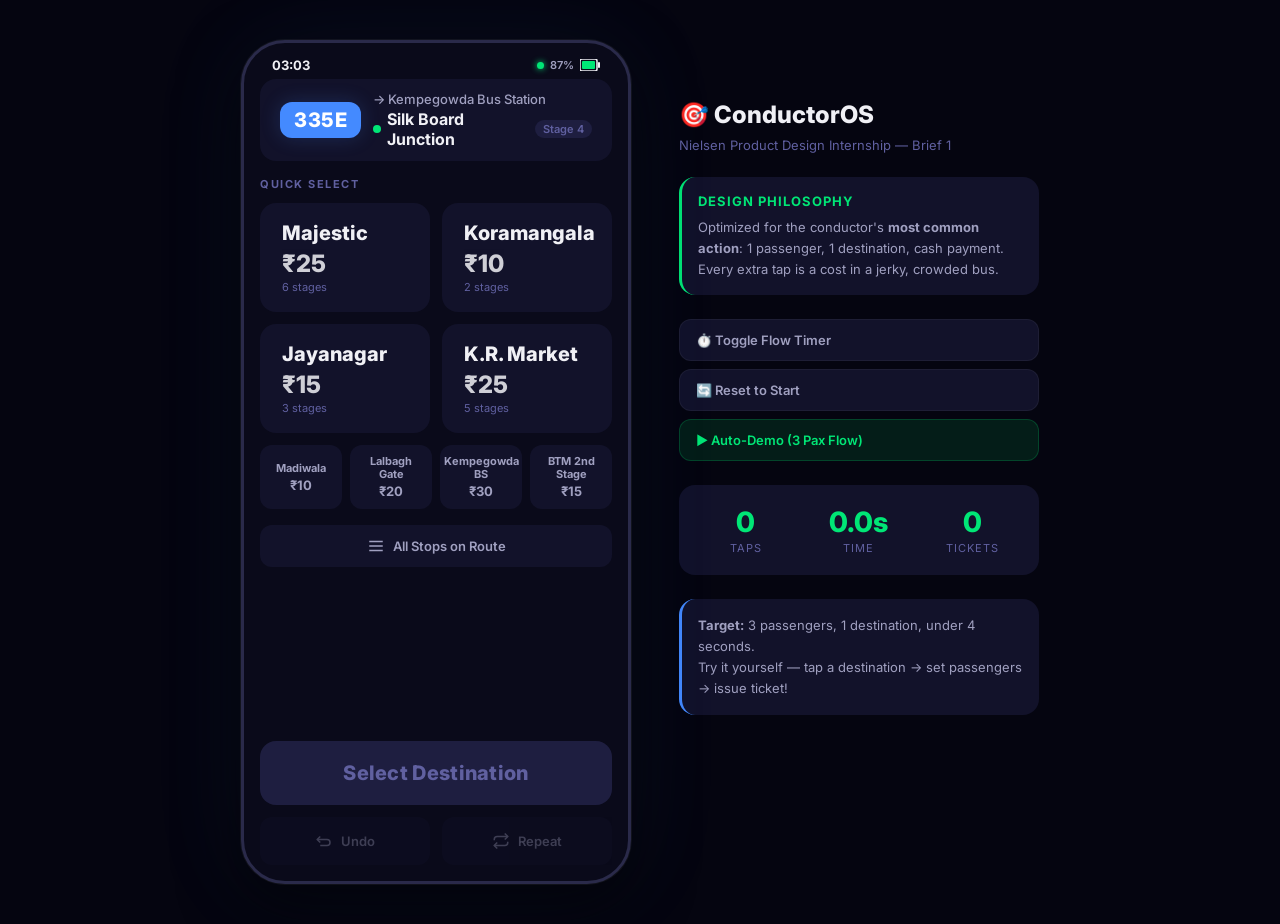
==== prototype/index.html @ 98aab4ec "feat: complete ConductorOS v2 prototype, research docs, and handoff" ====
<!DOCTYPE html>
<html lang="en">
<head>
    <meta charset="UTF-8">
    <meta name="viewport" content="width=device-width, initial-scale=1.0, maximum-scale=1.0, user-scalable=no">
    <title>ConductorOS — Smart Bus Ticketing</title>
    <link rel="preconnect" href="https://fonts.googleapis.com">
    <link rel="preconnect" href="https://fonts.gstatic.com" crossorigin>
    <link href="https://fonts.googleapis.com/css2?family=Inter:wght@400;500;600;700;800;900&display=swap" rel="stylesheet">
    <link rel="stylesheet" href="styles.css">
</head>
<body>
    <!-- Phone Frame (for demo purposes) -->
    <div class="phone-frame">
        
        <!-- STATUS BAR -->
        <div class="status-bar">
            <div class="status-left">
                <span class="time" id="currentTime">15:46</span>
            </div>
            <div class="status-right">
                <span class="connectivity-dot online" id="connectivityDot" title="Online"></span>
                <span class="battery" id="batteryLevel">87%</span>
                <svg class="battery-icon" width="20" height="12" viewBox="0 0 20 12">
                    <rect x="0" y="0" width="17" height="12" rx="2" fill="none" stroke="#F0F0F5" stroke-width="1.5"/>
                    <rect x="18" y="3" width="2" height="6" rx="1" fill="#F0F0F5"/>
                    <rect x="2" y="2" width="13" height="8" rx="1" fill="#00E676" id="batteryFill"/>
                </svg>
            </div>
        </div>

        <!-- CONTEXT STRIP -->
        <div class="context-strip">
            <div class="route-badge">335E</div>
            <div class="route-info">
                <div class="route-direction">→ Kempegowda Bus Station</div>
                <div class="current-stop">
                    <span class="pulse-dot"></span>
                    <span id="currentStop">Silk Board Junction</span>
                    <span class="stage-label">Stage 4</span>
                </div>
            </div>
        </div>

        <!-- MAIN CONTENT AREA -->
        <div class="main-content" id="mainContent">
            
            <!-- SCREEN: Destination Selection (Default) -->
            <div class="screen active" id="screenDestination">
                <div class="section-label">Quick Select</div>
                <div class="destination-grid" id="destinationGrid">
                    <!-- Populated by JS — Top 4 larger, bottom 4 compact -->
                </div>

                <button class="all-stops-btn" id="allStopsBtn">
                    <svg width="18" height="18" viewBox="0 0 24 24" fill="none" stroke="currentColor" stroke-width="2">
                        <line x1="3" y1="6" x2="21" y2="6"/><line x1="3" y1="12" x2="21" y2="12"/><line x1="3" y1="18" x2="21" y2="18"/>
                    </svg>
                    All Stops on Route
                </button>
            </div>

            <!-- SCREEN: Ticket Configuration -->
            <div class="screen" id="screenTicketConfig">
                <!-- BACK BUTTON — lets conductor fix wrong destination tap -->
                <button class="back-nav" id="backFromConfig">
                    <svg width="20" height="20" viewBox="0 0 24 24" fill="none" stroke="currentColor" stroke-width="2.5" stroke-linecap="round" stroke-linejoin="round">
                        <polyline points="15 18 9 12 15 6"/>
                    </svg>
                    Change stop
                </button>

                <div class="selected-destination" id="selectedDestInfo">
                    <div class="dest-name" id="destName">Majestic</div>
                    <div class="dest-meta">
                        <span class="dest-stages" id="destStages">3 stages</span>
                        <span class="dest-fare" id="destFare">₹15</span>
                        <span class="fare-label">per person</span>
                    </div>
                </div>

                <div class="config-section">
                    <div class="section-label">Passengers</div>
                    <div class="passenger-selector" id="passengerSelector">
                        <button class="pax-btn active" data-count="1">1</button>
                        <button class="pax-btn" data-count="2">2</button>
                        <button class="pax-btn" data-count="3">3</button>
                        <button class="pax-btn" data-count="4">4</button>
                        <button class="pax-btn" data-count="5">5+</button>
                    </div>
                </div>

                <!-- PAYMENT — collapsed by default (cash is 80%+ default) -->
                <div class="config-section">
                    <button class="payment-toggle" id="paymentToggle">
                        <span class="pay-current-label">💵 Cash</span>
                        <span class="pay-change-hint">Change ▾</span>
                    </button>
                    <div class="payment-expandable" id="paymentExpandable">
                        <div class="payment-selector" id="paymentSelector">
                            <button class="pay-btn active" data-mode="cash">
                                <span class="pay-icon">💵</span>
                                Cash
                            </button>
                            <button class="pay-btn" data-mode="upi">
                                <span class="pay-icon">📱</span>
                                UPI
                            </button>
                            <button class="pay-btn" data-mode="pass">
                                <span class="pay-icon">🎫</span>
                                Pass
                            </button>
                        </div>
                    </div>
                </div>

                <div class="fare-summary" id="fareSummary">
                    <div class="fare-breakdown">
                        <span class="fare-calc" id="fareCalc">₹15 × 1</span>
                        <span class="fare-total" id="fareTotal">₹15</span>
                    </div>
                </div>
            </div>

            <!-- SCREEN: All Stops List -->
            <div class="screen" id="screenAllStops">
                <div class="search-bar">
                    <svg width="18" height="18" viewBox="0 0 24 24" fill="none" stroke="#888" stroke-width="2">
                        <circle cx="11" cy="11" r="7"/><line x1="16.5" y1="16.5" x2="21" y2="21"/>
                    </svg>
                    <input type="text" placeholder="Search stop..." id="stopSearch" autocomplete="off">
                </div>
                <div class="stops-list" id="stopsList">
                    <!-- Populated by JS -->
                </div>
                <button class="back-btn" id="backFromStops">
                    ← Back to Quick Select
                </button>
            </div>

            <!-- SCREEN: Success Confirmation -->
            <div class="screen" id="screenSuccess">
                <div class="success-animation">
                    <div class="success-circle">
                        <svg class="checkmark" width="80" height="80" viewBox="0 0 80 80">
                            <circle class="checkmark-circle" cx="40" cy="40" r="36" fill="none" stroke="#00E676" stroke-width="3"/>
                            <path class="checkmark-check" d="M24 42 L34 52 L56 30" fill="none" stroke="#00E676" stroke-width="4" stroke-linecap="round" stroke-linejoin="round"/>
                        </svg>
                    </div>
                    <div class="success-text">Ticket Issued!</div>
                    <div class="success-detail" id="successDetail">3 × Majestic — ₹45 Cash</div>
                    <div class="success-time" id="successTime"></div>
                </div>
            </div>

        </div>

        <!-- ACTION ZONE (always at bottom) -->
        <div class="action-zone" id="actionZone">
            <button class="issue-btn" id="issueBtn" disabled>
                <span class="issue-text" id="issueText">Select Destination</span>
            </button>
        </div>

        <!-- QUICK ACTIONS -->
        <div class="quick-actions" id="quickActions">
            <button class="quick-btn undo-btn" id="undoBtn" disabled>
                <svg width="18" height="18" viewBox="0 0 24 24" fill="none" stroke="currentColor" stroke-width="2">
                    <path d="M3 10h13a4 4 0 0 1 0 8H7"/>
                    <polyline points="7 6 3 10 7 14"/>
                </svg>
                Undo
            </button>
            <button class="quick-btn repeat-btn" id="repeatBtn" disabled>
                <svg width="18" height="18" viewBox="0 0 24 24" fill="none" stroke="currentColor" stroke-width="2">
                    <path d="M17 2l4 4-4 4"/><path d="M3 11v-1a4 4 0 0 1 4-4h14"/>
                    <path d="M7 22l-4-4 4-4"/><path d="M21 13v1a4 4 0 0 1-4 4H3"/>
                </svg>
                Repeat
            </button>
        </div>

        <!-- TOAST NOTIFICATION -->
        <div class="toast" id="toast">
            <span class="toast-text" id="toastText"></span>
        </div>

        <!-- TIMER OVERLAY (for demo) -->
        <div class="timer-overlay" id="timerOverlay">
            <div class="timer-badge">
                <span class="timer-value" id="timerValue">0.0s</span>
                <span class="timer-label">Flow Timer</span>
            </div>
        </div>

    </div>

    <!-- DEMO CONTROLS (outside phone frame) -->
    <div class="demo-controls">
        <h2>🎯 ConductorOS</h2>
        <p class="demo-subtitle">Nielsen Product Design Internship — Brief 1</p>
        
        <div class="demo-info-card">
            <div class="demo-info-title">Design Philosophy</div>
            <p>Optimized for the conductor's <strong>most common action</strong>: 1 passenger, 1 destination, cash payment. Every extra tap is a cost in a jerky, crowded bus.</p>
        </div>
        
        <div class="demo-actions">
            <button class="demo-btn" id="demoTimerToggle">⏱️ Toggle Flow Timer</button>
            <button class="demo-btn" id="demoReset">🔄 Reset to Start</button>
            <button class="demo-btn demo-btn-primary" id="demoAutoplay">▶️ Auto-Demo (3 Pax Flow)</button>
        </div>
        <div class="demo-stats">
            <div class="stat">
                <span class="stat-value" id="statTaps">0</span>
                <span class="stat-label">Taps</span>
            </div>
            <div class="stat">
                <span class="stat-value" id="statTime">0.0s</span>
                <span class="stat-label">Time</span>
            </div>
            <div class="stat">
                <span class="stat-value" id="statTickets">0</span>
                <span class="stat-label">Tickets</span>
            </div>
        </div>
        <p class="demo-note">
            <strong>Target:</strong> 3 passengers, 1 destination, under 4 seconds.<br>
            Try it yourself — tap a destination → set passengers → issue ticket!
        </p>
    </div>

    <script src="app.js"></script>
</body>
</html>
---- prototype/styles.css ----
/* ============================================
   ConductorOS — Design System & Styles (v2)
   Redesigned with User Obsession
   ============================================ */

/* --- CSS Custom Properties (Design Tokens) --- */
:root {
    /* Colors — High contrast dark theme for sunlight readability */
    --bg-primary: #0A0A1A;
    --bg-surface: #12122A;
    --bg-surface-elevated: #1E1E40;
    --bg-surface-hover: #282860;
    
    --text-primary: #F0F0F5;
    --text-secondary: #A0A0C0;
    --text-muted: #6060A0;
    
    /* Green = ACTIONS ONLY (confirm, success) */
    --accent-green: #00E676;
    --accent-green-dim: #00C85320;
    /* Red = cancel/undo */
    --accent-red: #FF5252;
    --accent-red-dim: #FF525220;
    /* Blue = informational highlights */
    --accent-blue: #448AFF;
    --accent-blue-dim: #448AFF25;
    /* Amber = warnings, timer */
    --accent-amber: #FFD740;
    --accent-amber-dim: #FFD74020;
    
    /* Typography */
    --font-family: 'Inter', -apple-system, BlinkMacSystemFont, 'Segoe UI', system-ui, sans-serif;
    --font-size-xs: 11px;
    --font-size-sm: 13px;
    --font-size-md: 16px;
    --font-size-lg: 20px;
    --font-size-xl: 24px;
    --font-size-2xl: 28px;
    --font-size-3xl: 36px;
    
    /* Spacing */
    --space-xs: 4px;
    --space-sm: 8px;
    --space-md: 12px;
    --space-lg: 16px;
    --space-xl: 20px;
    --space-2xl: 24px;
    --space-3xl: 32px;
    
    /* Touch Targets */
    --touch-min: 56px;
    --touch-gap: 12px;
    
    /* Borders */
    --radius-sm: 8px;
    --radius-md: 12px;
    --radius-lg: 16px;
    --radius-xl: 20px;
    --radius-full: 999px;
    
    /* Shadows */
    --shadow-sm: 0 2px 8px rgba(0, 0, 0, 0.3);
    --shadow-md: 0 4px 16px rgba(0, 0, 0, 0.4);
    --shadow-lg: 0 8px 32px rgba(0, 0, 0, 0.5);
    --shadow-glow-green: 0 0 20px rgba(0, 230, 118, 0.3);
    --shadow-glow-blue: 0 0 20px rgba(68, 138, 255, 0.2);
    --shadow-glow-red: 0 0 20px rgba(255, 82, 82, 0.3);
    
    /* Transitions */
    --ease-out: cubic-bezier(0.22, 1, 0.36, 1);
    --ease-spring: cubic-bezier(0.34, 1.56, 0.64, 1);
    --duration-fast: 150ms;
    --duration-normal: 250ms;
    --duration-slow: 400ms;
    
    /* Phone Frame */
    --phone-width: 390px;
    --phone-height: 844px;
}

/* --- Reset & Base --- */
*, *::before, *::after {
    box-sizing: border-box;
    margin: 0;
    padding: 0;
    -webkit-tap-highlight-color: transparent;
}

html {
    font-size: 16px;
    -webkit-font-smoothing: antialiased;
    -moz-osx-font-smoothing: grayscale;
}

body {
    font-family: var(--font-family);
    background: #050510;
    color: var(--text-primary);
    display: flex;
    justify-content: center;
    align-items: flex-start;
    gap: 48px;
    min-height: 100vh;
    padding: 40px 24px;
    overflow-x: hidden;
}

button {
    font-family: var(--font-family);
    cursor: pointer;
    border: none;
    outline: none;
    -webkit-tap-highlight-color: transparent;
    user-select: none;
}

input {
    font-family: var(--font-family);
    outline: none;
    border: none;
}

/* --- Phone Frame --- */
.phone-frame {
    width: var(--phone-width);
    height: var(--phone-height);
    background: var(--bg-primary);
    border-radius: 44px;
    border: 3px solid #2A2A4A;
    overflow: hidden;
    position: relative;
    display: flex;
    flex-direction: column;
    box-shadow: 
        0 0 0 1px rgba(255,255,255,0.05),
        0 20px 60px rgba(0, 0, 0, 0.6),
        0 0 100px rgba(68, 138, 255, 0.08);
    flex-shrink: 0;
}

/* --- Status Bar --- */
.status-bar {
    display: flex;
    justify-content: space-between;
    align-items: center;
    padding: 14px 28px 6px;
    font-size: var(--font-size-xs);
    color: var(--text-secondary);
    flex-shrink: 0;
}

.status-right {
    display: flex;
    align-items: center;
    gap: 6px;
}

.connectivity-dot {
    width: 7px;
    height: 7px;
    border-radius: 50%;
    display: inline-block;
}

.connectivity-dot.online {
    background: var(--accent-green);
    box-shadow: 0 0 6px var(--accent-green);
}

.connectivity-dot.offline {
    background: var(--accent-red);
    box-shadow: 0 0 6px var(--accent-red);
}

.battery {
    font-weight: 600;
    font-size: var(--font-size-xs);
}

.battery-icon {
    vertical-align: middle;
}

.time {
    font-weight: 700;
    font-size: var(--font-size-sm);
    color: var(--text-primary);
}

/* --- Context Strip --- */
.context-strip {
    display: flex;
    align-items: center;
    gap: var(--space-md);
    padding: var(--space-md) var(--space-xl);
    background: var(--bg-surface);
    margin: 0 var(--space-lg);
    border-radius: var(--radius-lg);
    flex-shrink: 0;
}

.route-badge {
    background: var(--accent-blue);
    color: #fff;
    font-weight: 800;
    font-size: var(--font-size-lg);
    padding: 6px 14px;
    border-radius: var(--radius-md);
    letter-spacing: 0.5px;
    white-space: nowrap;
    box-shadow: var(--shadow-glow-blue);
}

.route-info {
    flex: 1;
    min-width: 0;
}

.route-direction {
    font-size: var(--font-size-sm);
    color: var(--text-secondary);
    font-weight: 500;
    white-space: nowrap;
    overflow: hidden;
    text-overflow: ellipsis;
}

.current-stop {
    display: flex;
    align-items: center;
    gap: 6px;
    font-size: var(--font-size-md);
    font-weight: 700;
    color: var(--text-primary);
    margin-top: 2px;
}

.pulse-dot {
    width: 8px;
    height: 8px;
    border-radius: 50%;
    background: var(--accent-green);
    display: inline-block;
    animation: pulse 2s infinite;
    flex-shrink: 0;
}

@keyframes pulse {
    0%, 100% { opacity: 1; transform: scale(1); }
    50% { opacity: 0.5; transform: scale(1.3); }
}

.stage-label {
    font-size: var(--font-size-xs);
    color: var(--text-muted);
    font-weight: 600;
    background: var(--bg-surface-elevated);
    padding: 2px 8px;
    border-radius: var(--radius-full);
    margin-left: auto;
    flex-shrink: 0;
}

/* --- Main Content Area --- */
.main-content {
    flex: 1;
    overflow-y: auto;
    overflow-x: hidden;
    padding: var(--space-lg);
    position: relative;
    scrollbar-width: none;
}

.main-content::-webkit-scrollbar {
    display: none;
}

/* --- Screens --- */
.screen {
    display: none;
    animation: fadeIn var(--duration-normal) var(--ease-out);
}

.screen.active {
    display: block;
}

@keyframes fadeIn {
    from { opacity: 0; transform: translateY(8px); }
    to { opacity: 1; transform: translateY(0); }
}

/* --- Section Labels --- */
.section-label {
    font-size: var(--font-size-xs);
    font-weight: 700;
    color: var(--text-muted);
    text-transform: uppercase;
    letter-spacing: 1.5px;
    margin-bottom: var(--space-md);
}

/* ==============================================
   DESTINATION GRID — Pareto-Optimized
   Top 4 = large (80% of tickets), Bottom 4 = compact
   ============================================== */
.destination-grid {
    display: flex;
    flex-direction: column;
    gap: var(--touch-gap);
}

.dest-grid-top {
    display: grid;
    grid-template-columns: 1fr 1fr;
    gap: var(--touch-gap);
}

.dest-grid-bottom {
    display: grid;
    grid-template-columns: 1fr 1fr 1fr 1fr;
    gap: var(--space-sm);
}

/* Large destination cards (top 4) */
.dest-card {
    background: var(--bg-surface);
    border: 2px solid transparent;
    border-radius: var(--radius-lg);
    padding: var(--space-lg);
    display: flex;
    flex-direction: column;
    justify-content: center;
    transition: all var(--duration-fast) var(--ease-out);
    position: relative;
    overflow: hidden;
    text-align: left;
}

.dest-card::before {
    content: '';
    position: absolute;
    inset: 0;
    background: linear-gradient(135deg, rgba(68,138,255,0.08), transparent);
    opacity: 0;
    transition: opacity var(--duration-fast);
}

.dest-card:hover::before,
.dest-card:active::before {
    opacity: 1;
}

.dest-card-top {
    min-height: 80px;
    padding: var(--space-lg) var(--space-xl);
}

.dest-card-top:hover,
.dest-card-top:active {
    border-color: var(--accent-blue);
    background: var(--bg-surface-hover);
    transform: scale(0.97);
}

.dest-card-top .dest-card-name {
    font-size: var(--font-size-lg);
    font-weight: 800;
    color: var(--text-primary);
    line-height: 1.2;
    position: relative;
    z-index: 1;
}

/* FARE = neutral white, NOT green (green = actions only) */
.dest-card-top .dest-card-fare {
    font-size: var(--font-size-xl);
    font-weight: 800;
    color: var(--text-primary);
    opacity: 0.85;
    margin-top: 4px;
    position: relative;
    z-index: 1;
}

.dest-card-top .dest-card-stages {
    font-size: var(--font-size-xs);
    color: var(--text-muted);
    margin-top: 2px;
    position: relative;
    z-index: 1;
}

/* Small destination cards (bottom 4) */
.dest-card-sm {
    min-height: 52px;
    padding: var(--space-sm) var(--space-md);
    border-radius: var(--radius-md);
    text-align: center;
    align-items: center;
}

.dest-card-sm:hover,
.dest-card-sm:active {
    border-color: var(--accent-blue);
    background: var(--bg-surface-hover);
    transform: scale(0.96);
}

.dest-card-sm .dest-card-name {
    font-size: var(--font-size-xs);
    font-weight: 700;
    color: var(--text-secondary);
    line-height: 1.2;
    position: relative;
    z-index: 1;
}

.dest-card-sm .dest-card-fare {
    font-size: var(--font-size-sm);
    font-weight: 700;
    color: var(--text-secondary);
    margin-top: 2px;
    position: relative;
    z-index: 1;
}

/* --- All Stops Button --- */
.all-stops-btn {
    display: flex;
    align-items: center;
    justify-content: center;
    gap: var(--space-sm);
    width: 100%;
    padding: var(--space-md);
    margin-top: var(--space-lg);
    background: var(--bg-surface);
    color: var(--text-secondary);
    border-radius: var(--radius-md);
    font-size: var(--font-size-sm);
    font-weight: 600;
    transition: all var(--duration-fast);
}

.all-stops-btn:hover {
    background: var(--bg-surface-elevated);
    color: var(--text-primary);
}

/* ==============================================
   TICKET CONFIG SCREEN
   ============================================== */

/* Back navigation */
.back-nav {
    display: flex;
    align-items: center;
    gap: var(--space-xs);
    background: none;
    color: var(--text-muted);
    font-size: var(--font-size-sm);
    font-weight: 600;
    padding: var(--space-sm) 0;
    margin-bottom: var(--space-sm);
    transition: color var(--duration-fast);
}

.back-nav:hover {
    color: var(--text-primary);
}

.selected-destination {
    background: linear-gradient(135deg, var(--bg-surface-elevated), var(--bg-surface));
    border: 1px solid rgba(68, 138, 255, 0.15);
    border-radius: var(--radius-xl);
    padding: var(--space-xl);
    text-align: center;
    margin-bottom: var(--space-xl);
}

.dest-name {
    font-size: var(--font-size-2xl);
    font-weight: 800;
    color: var(--text-primary);
}

.dest-meta {
    display: flex;
    align-items: center;
    justify-content: center;
    gap: var(--space-md);
    margin-top: var(--space-sm);
}

.dest-stages {
    font-size: var(--font-size-sm);
    color: var(--text-muted);
}

.dest-fare {
    font-size: var(--font-size-lg);
    font-weight: 800;
    color: var(--text-primary);
    opacity: 0.85;
}

.fare-label {
    font-size: var(--font-size-xs);
    color: var(--text-muted);
}

/* --- Config Sections --- */
.config-section {
    margin-bottom: var(--space-xl);
}

/* --- Passenger Selector --- */
.passenger-selector {
    display: flex;
    gap: var(--touch-gap);
}

.pax-btn {
    flex: 1;
    height: var(--touch-min);
    background: var(--bg-surface);
    color: var(--text-secondary);
    border-radius: var(--radius-md);
    font-size: var(--font-size-lg);
    font-weight: 700;
    transition: all var(--duration-fast) var(--ease-out);
    border: 2px solid transparent;
}

.pax-btn:hover {
    background: var(--bg-surface-hover);
    color: var(--text-primary);
}

.pax-btn.active {
    background: var(--accent-blue-dim);
    color: var(--accent-blue);
    border-color: var(--accent-blue);
    box-shadow: var(--shadow-glow-blue);
}

/* ==============================================
   PAYMENT — Collapsed by Default
   Cash is 80%+ of transactions. Don't show 3 options 
   every time — collapse into a toggle.
   ============================================== */
.payment-toggle {
    display: flex;
    align-items: center;
    justify-content: space-between;
    width: 100%;
    padding: var(--space-md) var(--space-lg);
    background: var(--bg-surface);
    border-radius: var(--radius-md);
    color: var(--text-primary);
    font-size: var(--font-size-sm);
    font-weight: 600;
    transition: all var(--duration-fast);
}

.payment-toggle:hover {
    background: var(--bg-surface-elevated);
}

.pay-current-label {
    color: var(--text-primary);
}

.pay-change-hint {
    color: var(--text-muted);
    font-size: var(--font-size-xs);
}

.payment-expandable {
    max-height: 0;
    overflow: hidden;
    transition: max-height var(--duration-normal) var(--ease-out), 
                margin-top var(--duration-normal) var(--ease-out);
    margin-top: 0;
}

.payment-expandable.expanded {
    max-height: 80px;
    margin-top: var(--space-md);
}

.payment-selector {
    display: flex;
    gap: var(--touch-gap);
}

.pay-btn {
    flex: 1;
    height: 52px;
    background: var(--bg-surface);
    color: var(--text-secondary);
    border-radius: var(--radius-md);
    font-size: var(--font-size-sm);
    font-weight: 600;
    display: flex;
    flex-direction: column;
    align-items: center;
    justify-content: center;
    gap: 2px;
    transition: all var(--duration-fast) var(--ease-out);
    border: 2px solid transparent;
}

.pay-btn:hover {
    background: var(--bg-surface-hover);
    color: var(--text-primary);
}

.pay-btn.active {
    background: var(--accent-blue-dim);
    color: var(--accent-blue);
    border-color: var(--accent-blue);
}

.pay-icon {
    font-size: 18px;
}

/* --- Fare Summary --- */
.fare-summary {
    background: var(--bg-surface);
    border-radius: var(--radius-lg);
    padding: var(--space-lg) var(--space-xl);
}

.fare-breakdown {
    display: flex;
    justify-content: space-between;
    align-items: center;
}

.fare-calc {
    font-size: var(--font-size-md);
    color: var(--text-secondary);
    font-weight: 500;
}

/* FARE TOTAL = bright white, not green. It's INFO not ACTION. */
.fare-total {
    font-size: var(--font-size-3xl);
    font-weight: 900;
    color: var(--text-primary);
}

/* --- All Stops List Screen --- */
.search-bar {
    display: flex;
    align-items: center;
    gap: var(--space-sm);
    background: var(--bg-surface);
    border-radius: var(--radius-lg);
    padding: var(--space-md) var(--space-lg);
    margin-bottom: var(--space-lg);
    border: 2px solid transparent;
    transition: border-color var(--duration-fast);
}

.search-bar:focus-within {
    border-color: var(--accent-blue);
}

.search-bar input {
    flex: 1;
    background: transparent;
    color: var(--text-primary);
    font-size: var(--font-size-md);
}

.search-bar input::placeholder {
    color: var(--text-muted);
}

.stops-list {
    display: flex;
    flex-direction: column;
    gap: 2px;
    max-height: 400px;
    overflow-y: auto;
    scrollbar-width: thin;
    scrollbar-color: var(--bg-surface-elevated) transparent;
}

.stop-item {
    display: flex;
    justify-content: space-between;
    align-items: center;
    padding: var(--space-md) var(--space-lg);
    background: var(--bg-surface);
    border-radius: var(--radius-sm);
    font-size: var(--font-size-md);
    color: var(--text-primary);
    cursor: pointer;
    transition: background var(--duration-fast);
    min-height: 48px;
}

.stop-item:hover, .stop-item:active {
    background: var(--bg-surface-hover);
}

.stop-item .stop-fare {
    color: var(--text-secondary);
    font-weight: 700;
}

.stop-item.past {
    opacity: 0.35;
    pointer-events: none;
}

.stop-item.current {
    border-left: 3px solid var(--accent-green);
    background: var(--accent-green-dim);
}

.back-btn {
    width: 100%;
    padding: var(--space-md);
    margin-top: var(--space-lg);
    background: var(--bg-surface);
    color: var(--text-secondary);
    border-radius: var(--radius-md);
    font-size: var(--font-size-sm);
    font-weight: 600;
    transition: all var(--duration-fast);
}

.back-btn:hover {
    background: var(--bg-surface-elevated);
    color: var(--text-primary);
}

/* --- Success Screen --- */
.success-animation {
    display: flex;
    flex-direction: column;
    align-items: center;
    justify-content: center;
    padding: var(--space-3xl) 0;
    text-align: center;
}

.success-circle {
    margin-bottom: var(--space-xl);
    animation: scaleIn 0.4s var(--ease-spring);
}

@keyframes scaleIn {
    from { transform: scale(0); opacity: 0; }
    to { transform: scale(1); opacity: 1; }
}

.checkmark-circle {
    stroke-dasharray: 226;
    stroke-dashoffset: 226;
    animation: drawCircle 0.6s var(--ease-out) 0.1s forwards;
}

@keyframes drawCircle {
    to { stroke-dashoffset: 0; }
}

.checkmark-check {
    stroke-dasharray: 60;
    stroke-dashoffset: 60;
    animation: drawCheck 0.4s var(--ease-out) 0.5s forwards;
}

@keyframes drawCheck {
    to { stroke-dashoffset: 0; }
}

.success-text {
    font-size: var(--font-size-2xl);
    font-weight: 800;
    color: var(--accent-green);
    margin-bottom: var(--space-sm);
}

.success-detail {
    font-size: var(--font-size-md);
    color: var(--text-secondary);
}

.success-time {
    font-size: var(--font-size-sm);
    color: var(--text-muted);
    margin-top: var(--space-sm);
}

/* ==============================================
   ACTION ZONE — Issue Ticket Button
   GREEN = the ONLY green element on screen.
   This is the action. Everything else is neutral.
   ============================================== */
.action-zone {
    padding: var(--space-md) var(--space-lg);
    flex-shrink: 0;
}

.issue-btn {
    width: 100%;
    height: 64px;
    background: linear-gradient(135deg, #00C853, #00E676);
    color: #0A0A1A;
    border-radius: var(--radius-lg);
    font-size: var(--font-size-lg);
    font-weight: 800;
    display: flex;
    align-items: center;
    justify-content: center;
    gap: var(--space-sm);
    transition: all var(--duration-fast) var(--ease-out);
    box-shadow: var(--shadow-glow-green);
    letter-spacing: 0.3px;
}

.issue-btn:hover:not(:disabled) {
    transform: scale(0.98);
    box-shadow: 0 0 30px rgba(0, 230, 118, 0.5);
}

.issue-btn:active:not(:disabled) {
    transform: scale(0.95);
}

.issue-btn:disabled {
    background: var(--bg-surface-elevated);
    color: var(--text-muted);
    box-shadow: none;
    cursor: default;
}

/* UNDO MODE — button transforms to red undo */
.issue-btn.undo-mode {
    background: linear-gradient(135deg, #D32F2F, #FF5252);
    color: white;
    box-shadow: var(--shadow-glow-red);
    animation: pulseUndo 1.5s ease-in-out infinite;
}

.issue-btn.undo-mode:hover {
    box-shadow: 0 0 30px rgba(255, 82, 82, 0.5);
}

@keyframes pulseUndo {
    0%, 100% { box-shadow: var(--shadow-glow-red); }
    50% { box-shadow: 0 0 25px rgba(255, 82, 82, 0.5); }
}

/* --- Quick Actions --- */
.quick-actions {
    display: flex;
    gap: var(--touch-gap);
    padding: 0 var(--space-lg) var(--space-lg);
    flex-shrink: 0;
}

.quick-btn {
    flex: 1;
    height: 48px;
    background: var(--bg-surface);
    color: var(--text-secondary);
    border-radius: var(--radius-md);
    font-size: var(--font-size-sm);
    font-weight: 600;
    display: flex;
    align-items: center;
    justify-content: center;
    gap: var(--space-sm);
    transition: all var(--duration-fast);
}

.quick-btn:hover:not(:disabled) {
    background: var(--bg-surface-elevated);
    color: var(--text-primary);
}

.quick-btn:disabled {
    opacity: 0.35;
    cursor: default;
}

.undo-btn:hover:not(:disabled) {
    color: var(--accent-red);
}

.repeat-btn:hover:not(:disabled) {
    color: var(--accent-blue);
}

/* --- Toast --- */
.toast {
    position: absolute;
    bottom: 160px;
    left: 50%;
    transform: translateX(-50%) translateY(20px);
    background: var(--bg-surface-elevated);
    color: var(--text-primary);
    padding: var(--space-md) var(--space-xl);
    border-radius: var(--radius-full);
    font-size: var(--font-size-sm);
    font-weight: 600;
    opacity: 0;
    pointer-events: none;
    transition: all var(--duration-normal) var(--ease-out);
    white-space: nowrap;
    z-index: 100;
    box-shadow: var(--shadow-md);
}

.toast.show {
    opacity: 1;
    transform: translateX(-50%) translateY(0);
}

/* --- Timer Overlay --- */
.timer-overlay {
    position: absolute;
    top: 60px;
    right: var(--space-lg);
    z-index: 200;
    display: none;
}

.timer-overlay.active {
    display: block;
}

.timer-badge {
    background: var(--accent-amber);
    color: #0A0A1A;
    padding: 4px 12px;
    border-radius: var(--radius-full);
    display: flex;
    flex-direction: column;
    align-items: center;
    box-shadow: 0 0 15px rgba(255, 215, 64, 0.4);
}

.timer-value {
    font-size: var(--font-size-md);
    font-weight: 800;
}

.timer-label {
    font-size: 9px;
    font-weight: 700;
    text-transform: uppercase;
    letter-spacing: 1px;
    opacity: 0.7;
}

/* ==============================================
   DEMO CONTROLS (Outside Phone Frame)
   ============================================== */
.demo-controls {
    max-width: 360px;
    padding-top: 60px;
    flex-shrink: 0;
}

.demo-controls h2 {
    font-size: var(--font-size-xl);
    font-weight: 800;
    color: var(--text-primary);
    margin-bottom: var(--space-sm);
}

.demo-subtitle {
    font-size: var(--font-size-sm);
    color: var(--text-muted);
    margin-bottom: var(--space-2xl);
}

.demo-info-card {
    background: var(--bg-surface);
    border-radius: var(--radius-lg);
    padding: var(--space-lg);
    margin-bottom: var(--space-2xl);
    border-left: 3px solid var(--accent-green);
}

.demo-info-title {
    font-size: var(--font-size-sm);
    font-weight: 700;
    color: var(--accent-green);
    text-transform: uppercase;
    letter-spacing: 1px;
    margin-bottom: var(--space-sm);
}

.demo-info-card p {
    font-size: var(--font-size-sm);
    color: var(--text-secondary);
    line-height: 1.6;
}

.demo-actions {
    display: flex;
    flex-direction: column;
    gap: var(--space-sm);
    margin-bottom: var(--space-2xl);
}

.demo-btn {
    padding: var(--space-md) var(--space-lg);
    background: var(--bg-surface);
    color: var(--text-secondary);
    border-radius: var(--radius-md);
    font-size: var(--font-size-sm);
    font-weight: 600;
    text-align: left;
    transition: all var(--duration-fast);
    border: 1px solid rgba(255,255,255,0.05);
}

.demo-btn:hover {
    background: var(--bg-surface-elevated);
    color: var(--text-primary);
    border-color: rgba(255,255,255,0.1);
}

.demo-btn-primary {
    background: var(--accent-green-dim);
    color: var(--accent-green);
    border-color: rgba(0, 230, 118, 0.2);
}

.demo-btn-primary:hover {
    background: rgba(0, 200, 83, 0.2);
    color: var(--accent-green);
}

.demo-stats {
    display: flex;
    gap: var(--space-xl);
    margin-bottom: var(--space-2xl);
    padding: var(--space-xl);
    background: var(--bg-surface);
    border-radius: var(--radius-lg);
}

.stat {
    display: flex;
    flex-direction: column;
    align-items: center;
    flex: 1;
}

.stat-value {
    font-size: var(--font-size-2xl);
    font-weight: 800;
    color: var(--accent-green);
}

.stat-label {
    font-size: var(--font-size-xs);
    color: var(--text-muted);
    text-transform: uppercase;
    letter-spacing: 1px;
    margin-top: 2px;
}

.demo-note {
    font-size: var(--font-size-sm);
    color: var(--text-secondary);
    line-height: 1.6;
    padding: var(--space-lg);
    background: var(--bg-surface);
    border-radius: var(--radius-lg);
    border-left: 3px solid var(--accent-blue);
}

/* --- Responsive --- */
@media (max-width: 900px) {
    body {
        flex-direction: column;
        align-items: center;
        gap: 32px;
        padding: 20px 12px;
    }
    
    .demo-controls {
        padding-top: 0;
        max-width: var(--phone-width);
        width: 100%;
    }
}

@media (max-width: 420px) {
    .phone-frame {
        width: 100%;
        height: 100vh;
        border-radius: 0;
        border: none;
    }
    
    .demo-controls {
        display: none;
    }
}
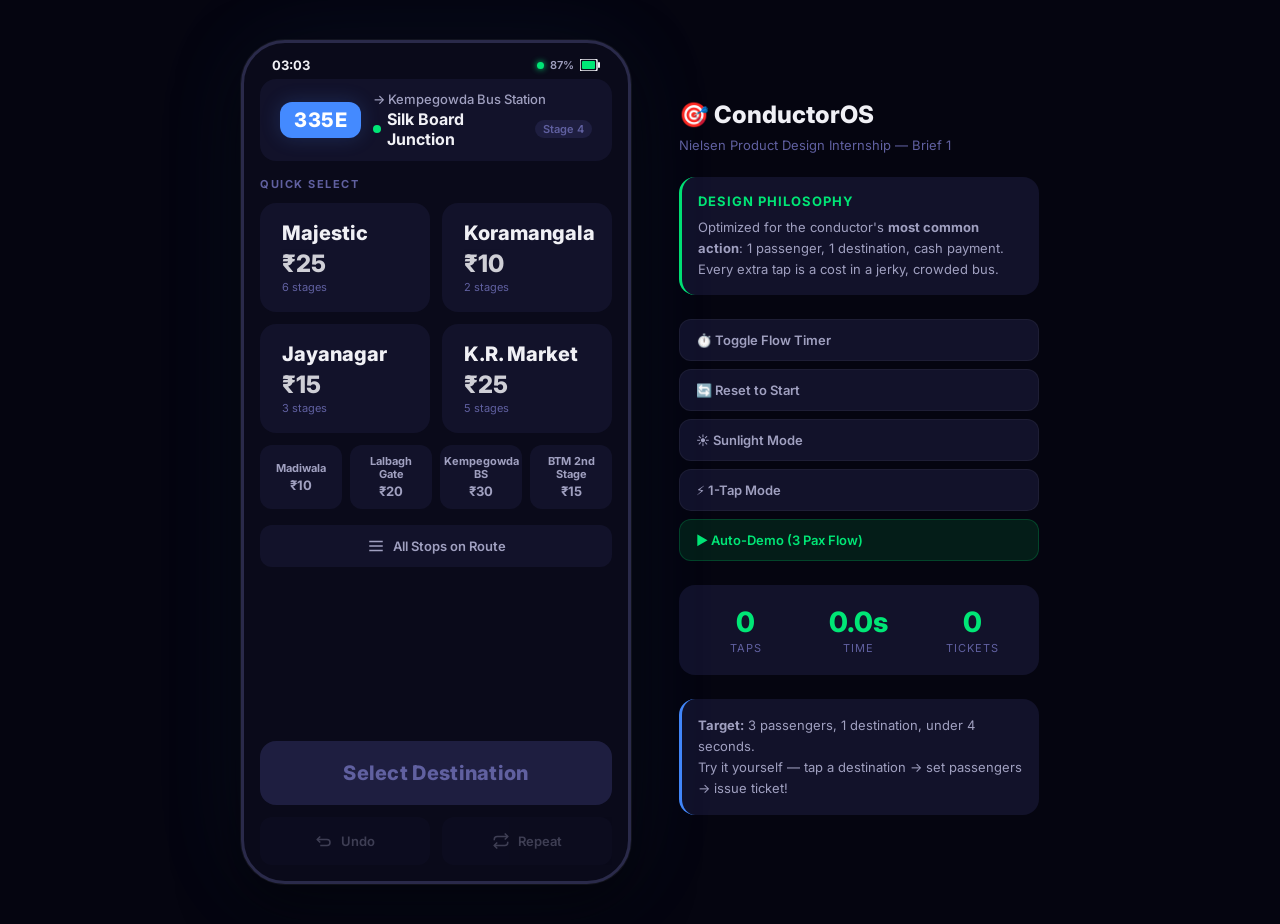
==== commit 7f8ff4ce: "feat: add sunlight mode, 1-tap quick-issue mode, mobile responsive layout" ====
--- a/prototype/index.html
+++ b/prototype/index.html
@@ -13,6 +13,9 @@
     <!-- Phone Frame (for demo purposes) -->
     <div class="phone-frame">
         
+        <!-- SUNLIGHT MODE BADGE (shows when in sunlight mode) -->
+        <div class="sunlight-badge">☀️ Sunlight Mode</div>
+        
         <!-- STATUS BAR -->
         <div class="status-bar">
             <div class="status-left">
@@ -48,6 +51,11 @@
             <!-- SCREEN: Destination Selection (Default) -->
             <div class="screen active" id="screenDestination">
                 <div class="section-label">Quick Select</div>
+                <!-- Quick-Issue mode indicator -->
+                <div class="quick-issue-badge" id="quickIssueBadge">
+                    <svg width="12" height="12" viewBox="0 0 24 24" fill="currentColor"><path d="M13 2L3 14h9l-1 8 10-12h-9l1-8z"/></svg>
+                    1-Tap Mode
+                </div>
                 <div class="destination-grid" id="destinationGrid">
                     <!-- Populated by JS — Top 4 larger, bottom 4 compact -->
                 </div>
@@ -208,6 +216,8 @@
         <div class="demo-actions">
             <button class="demo-btn" id="demoTimerToggle">⏱️ Toggle Flow Timer</button>
             <button class="demo-btn" id="demoReset">🔄 Reset to Start</button>
+            <button class="demo-btn" id="demoSunlight">☀️ Sunlight Mode</button>
+            <button class="demo-btn" id="demoQuickIssue">⚡ 1-Tap Mode</button>
             <button class="demo-btn demo-btn-primary" id="demoAutoplay">▶️ Auto-Demo (3 Pax Flow)</button>
         </div>
         <div class="demo-stats">
--- a/prototype/styles.css
+++ b/prototype/styles.css
@@ -78,6 +78,220 @@
     --phone-height: 844px;
 }
 
+/* ==============================================
+   ☀️ SUNLIGHT MODE — High-Contrast Outdoor Theme
+   Activated when conductor is in harsh outdoor glare.
+   White background beats mirror-like dark screens.
+   ============================================== */
+.sunlight-mode .phone-frame {
+    background: #FFFFFF;
+    border-color: #D0D0D8;
+    box-shadow: 0 20px 60px rgba(0,0,0,0.25);
+}
+
+.sunlight-mode .phone-frame .status-bar {
+    color: #333355;
+}
+.sunlight-mode .phone-frame .time { color: #0A0A1A; }
+.sunlight-mode .phone-frame .battery { color: #0A0A1A; }
+.sunlight-mode .phone-frame .battery-icon rect:first-of-type { stroke: #0A0A1A; }
+.sunlight-mode .phone-frame .battery-icon rect:nth-of-type(2) { fill: #0A0A1A; }
+
+.sunlight-mode .phone-frame .context-strip {
+    background: #F0F0F8;
+    border: 1px solid #D8D8E8;
+}
+.sunlight-mode .phone-frame .route-direction { color: #555577; }
+.sunlight-mode .phone-frame .current-stop { color: #0A0A1A; }
+.sunlight-mode .phone-frame .stage-label { background: #E0E0EC; color: #444466; }
+
+.sunlight-mode .phone-frame .section-label { color: #8888AA; }
+
+.sunlight-mode .phone-frame .dest-card {
+    background: #F5F5FC;
+    border-color: transparent;
+}
+.sunlight-mode .phone-frame .dest-card-top:hover,
+.sunlight-mode .phone-frame .dest-card-top:active {
+    background: #E8E8F5;
+    border-color: #1A5FCC;
+}
+.sunlight-mode .phone-frame .dest-card-sm:hover,
+.sunlight-mode .phone-frame .dest-card-sm:active {
+    background: #E8E8F5;
+    border-color: #1A5FCC;
+}
+.sunlight-mode .phone-frame .dest-card-top .dest-card-name { color: #0A0A1A; }
+.sunlight-mode .phone-frame .dest-card-top .dest-card-fare { color: #0A0A1A; }
+.sunlight-mode .phone-frame .dest-card-top .dest-card-stages { color: #8888AA; }
+.sunlight-mode .phone-frame .dest-card-sm .dest-card-name { color: #333355; }
+.sunlight-mode .phone-frame .dest-card-sm .dest-card-fare { color: #333355; }
+
+.sunlight-mode .phone-frame .all-stops-btn {
+    background: #F0F0F8;
+    color: #555577;
+}
+.sunlight-mode .phone-frame .all-stops-btn:hover {
+    background: #E8E8F5;
+    color: #0A0A1A;
+}
+
+.sunlight-mode .phone-frame .back-nav { color: #8888AA; }
+.sunlight-mode .phone-frame .back-nav:hover { color: #0A0A1A; }
+
+.sunlight-mode .phone-frame .selected-destination {
+    background: linear-gradient(135deg, #EEEEF8, #F8F8FF);
+    border-color: rgba(26,95,204,0.2);
+}
+.sunlight-mode .phone-frame .dest-name { color: #0A0A1A; }
+.sunlight-mode .phone-frame .dest-meta .dest-fare { color: #0A0A1A; }
+.sunlight-mode .phone-frame .dest-stages { color: #8888AA; }
+.sunlight-mode .phone-frame .fare-label { color: #8888AA; }
+
+.sunlight-mode .phone-frame .pax-btn {
+    background: #F0F0F8;
+    color: #555577;
+    border-color: transparent;
+}
+.sunlight-mode .phone-frame .pax-btn:hover { background: #E8E8F5; color: #0A0A1A; }
+.sunlight-mode .phone-frame .pax-btn.active {
+    background: #D0E0FF;
+    color: #1A3FCC;
+    border-color: #1A5FCC;
+    box-shadow: none;
+}
+
+.sunlight-mode .phone-frame .payment-toggle {
+    background: #F0F0F8;
+    color: #0A0A1A;
+}
+.sunlight-mode .phone-frame .payment-toggle:hover { background: #E8E8F5; }
+.sunlight-mode .phone-frame .pay-current-label { color: #0A0A1A; }
+.sunlight-mode .phone-frame .pay-change-hint { color: #8888AA; }
+.sunlight-mode .phone-frame .pay-btn {
+    background: #F0F0F8;
+    color: #555577;
+}
+.sunlight-mode .phone-frame .pay-btn:hover { background: #E8E8F5; color: #0A0A1A; }
+.sunlight-mode .phone-frame .pay-btn.active {
+    background: #D0E0FF;
+    color: #1A3FCC;
+    border-color: #1A5FCC;
+}
+
+.sunlight-mode .phone-frame .fare-summary { background: #F0F0F8; }
+.sunlight-mode .phone-frame .fare-calc { color: #555577; }
+.sunlight-mode .phone-frame .fare-total { color: #0A0A1A; }
+
+.sunlight-mode .phone-frame .issue-btn {
+    background: linear-gradient(135deg, #1A5FCC, #2979FF);
+    color: #FFFFFF;
+    box-shadow: 0 0 20px rgba(26,95,204,0.4);
+}
+.sunlight-mode .phone-frame .issue-btn:hover:not(:disabled) {
+    box-shadow: 0 0 30px rgba(41,121,255,0.6);
+}
+.sunlight-mode .phone-frame .issue-btn:disabled {
+    background: #E0E0EC;
+    color: #9090AA;
+    box-shadow: none;
+}
+.sunlight-mode .phone-frame .issue-btn.undo-mode {
+    background: linear-gradient(135deg, #C62828, #E53935);
+    color: #FFFFFF;
+}
+
+.sunlight-mode .phone-frame .quick-btn {
+    background: #F0F0F8;
+    color: #555577;
+}
+.sunlight-mode .phone-frame .quick-btn:hover:not(:disabled) {
+    background: #E8E8F5;
+    color: #0A0A1A;
+}
+.sunlight-mode .phone-frame .quick-btn:disabled { opacity: 0.35; }
+
+.sunlight-mode .phone-frame .search-bar {
+    background: #F0F0F8;
+    border-color: transparent;
+}
+.sunlight-mode .phone-frame .search-bar:focus-within { border-color: #1A5FCC; }
+.sunlight-mode .phone-frame .search-bar input { color: #0A0A1A; }
+.sunlight-mode .phone-frame .search-bar input::placeholder { color: #9090AA; }
+
+.sunlight-mode .phone-frame .stop-item {
+    background: #F5F5FC;
+    color: #0A0A1A;
+}
+.sunlight-mode .phone-frame .stop-item:hover { background: #E8E8F5; }
+.sunlight-mode .phone-frame .stop-item .stop-fare { color: #444466; }
+.sunlight-mode .phone-frame .stop-item.current {
+    border-left-color: #1A5FCC;
+    background: #D0E0FF;
+}
+.sunlight-mode .phone-frame .back-btn {
+    background: #F0F0F8;
+    color: #555577;
+}
+.sunlight-mode .phone-frame .back-btn:hover { background: #E8E8F5; color: #0A0A1A; }
+
+.sunlight-mode .phone-frame .success-animation { background: #FFFFFF; }
+.sunlight-mode .phone-frame .success-text { color: #1A7A40; }
+.sunlight-mode .phone-frame .success-detail { color: #333355; }
+.sunlight-mode .phone-frame .success-time { color: #8888AA; }
+.sunlight-mode .phone-frame .checkmark-circle { stroke: #1A7A40; }
+.sunlight-mode .phone-frame .checkmark-check { stroke: #1A7A40; }
+
+.sunlight-mode .phone-frame .toast {
+    background: #333355;
+    color: #FFFFFF;
+}
+
+/* ☀️ Sunlight badge — floats inside status bar area */
+.sunlight-badge {
+    display: none;
+    position: absolute;
+    top: 8px;
+    left: 50%;
+    transform: translateX(-50%);
+    background: #FFB300;
+    color: #0A0A1A;
+    font-size: 9px;
+    font-weight: 800;
+    letter-spacing: 1px;
+    text-transform: uppercase;
+    padding: 2px 10px;
+    border-radius: var(--radius-full);
+    z-index: 300;
+    white-space: nowrap;
+    pointer-events: none;
+}
+.sunlight-mode .sunlight-badge { display: block; }
+
+/* ⚡ Quick-Issue mode badge — appears below section label on main screen */
+.quick-issue-badge {
+    display: none;
+    align-items: center;
+    gap: 6px;
+    background: rgba(0, 230, 118, 0.12);
+    border: 1px solid rgba(0, 230, 118, 0.3);
+    border-radius: var(--radius-full);
+    padding: 4px 12px;
+    font-size: 10px;
+    font-weight: 700;
+    color: var(--accent-green);
+    text-transform: uppercase;
+    letter-spacing: 0.8px;
+    margin-bottom: var(--space-md);
+    width: fit-content;
+}
+.quick-issue-mode .quick-issue-badge { display: flex; }
+.sunlight-mode .quick-issue-badge {
+    background: rgba(26, 95, 204, 0.12);
+    border-color: rgba(26, 95, 204, 0.3);
+    color: #1A5FCC;
+}
+
 /* --- Reset & Base --- */
 *, *::before, *::after {
     box-sizing: border-box;
@@ -1098,15 +1312,55 @@
     }
 }
 
-@media (max-width: 420px) {
+/* On actual mobile phones (evaluator uses their phone on GitHub Pages),
+   phone frame fills screen and demo controls become a compact footer bar */
+@media (max-width: 500px) {
+    body {
+        flex-direction: column;
+        padding: 0;
+        gap: 0;
+        background: var(--bg-primary);
+    }
+    
     .phone-frame {
         width: 100%;
-        height: 100vh;
+        height: auto;
+        min-height: calc(100svh - 100px);
         border-radius: 0;
         border: none;
+        border-bottom: 1px solid rgba(255,255,255,0.06);
     }
     
+    .sunlight-mode .phone-frame {
+        border-bottom: 1px solid #D0D0D8;
+    }
+    
     .demo-controls {
+        padding-top: 0;
+        max-width: 100%;
+        width: 100%;
+        padding: 8px 12px 16px;
+    }
+    
+    .demo-controls h2,
+    .demo-subtitle,
+    .demo-info-card,
+    .demo-stats,
+    .demo-note {
         display: none;
     }
-}
+    
+    .demo-actions {
+        flex-direction: row;
+        gap: 6px;
+        margin-bottom: 0;
+        overflow-x: auto;
+        scrollbar-width: none;
+    }
+    
+    .demo-btn {
+        white-space: nowrap;
+        padding: 8px 12px;
+        font-size: 12px;
+    }
+}
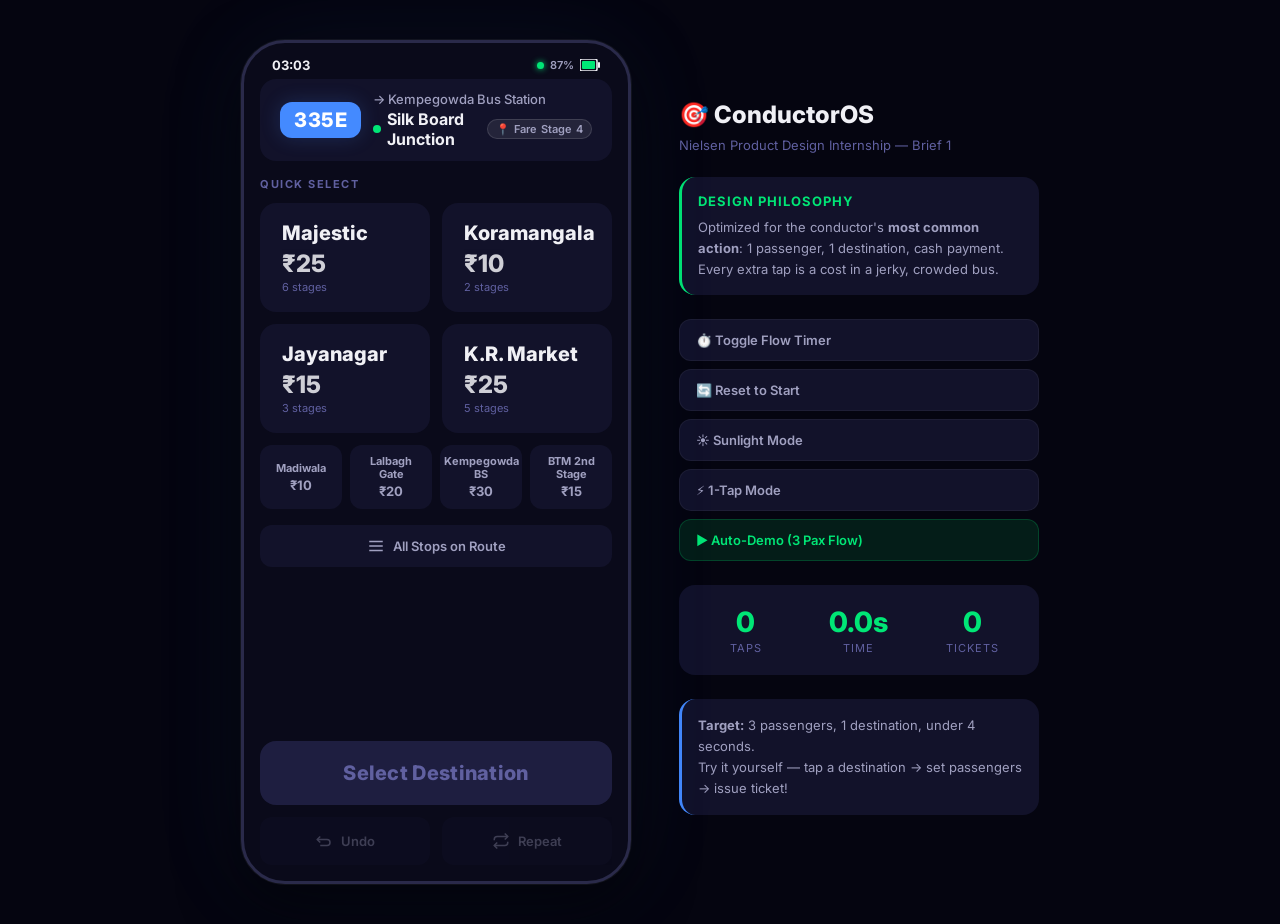
==== commit a3b28946: "style: clarify context pill as 'Fare Stage 4' with icon and tooltip" ====
--- a/prototype/index.html
+++ b/prototype/index.html
@@ -40,7 +40,7 @@
                 <div class="current-stop">
                     <span class="pulse-dot"></span>
                     <span id="currentStop">Silk Board Junction</span>
-                    <span class="stage-label">Stage 4</span>
+                    <span class="stage-label" id="stageLabel" title="Transit Fare Stage 4 (GPS base location for fare calculation)">📍 Fare Stage 4</span>
                 </div>
             </div>
         </div>
--- a/prototype/styles.css
+++ b/prototype/styles.css
@@ -103,7 +103,7 @@
 }
 .sunlight-mode .phone-frame .route-direction { color: #555577; }
 .sunlight-mode .phone-frame .current-stop { color: #0A0A1A; }
-.sunlight-mode .phone-frame .stage-label { background: #E0E0EC; color: #444466; }
+.sunlight-mode .phone-frame .stage-label { background: #E2E2EE; border-color: #C8C8DC; color: #1A1A3A; font-weight: 700; }
 
 .sunlight-mode .phone-frame .section-label { color: #8888AA; }
 
@@ -465,14 +465,19 @@
 }
 
 .stage-label {
-    font-size: var(--font-size-xs);
-    color: var(--text-muted);
+    font-size: 11px;
+    color: var(--text-secondary);
     font-weight: 600;
-    background: var(--bg-surface-elevated);
+    background: rgba(255, 255, 255, 0.08);
+    border: 1px solid rgba(255, 255, 255, 0.12);
     padding: 2px 8px;
     border-radius: var(--radius-full);
     margin-left: auto;
     flex-shrink: 0;
+    display: inline-flex;
+    align-items: center;
+    gap: 3px;
+    letter-spacing: 0.2px;
 }
 
 /* --- Main Content Area --- */
